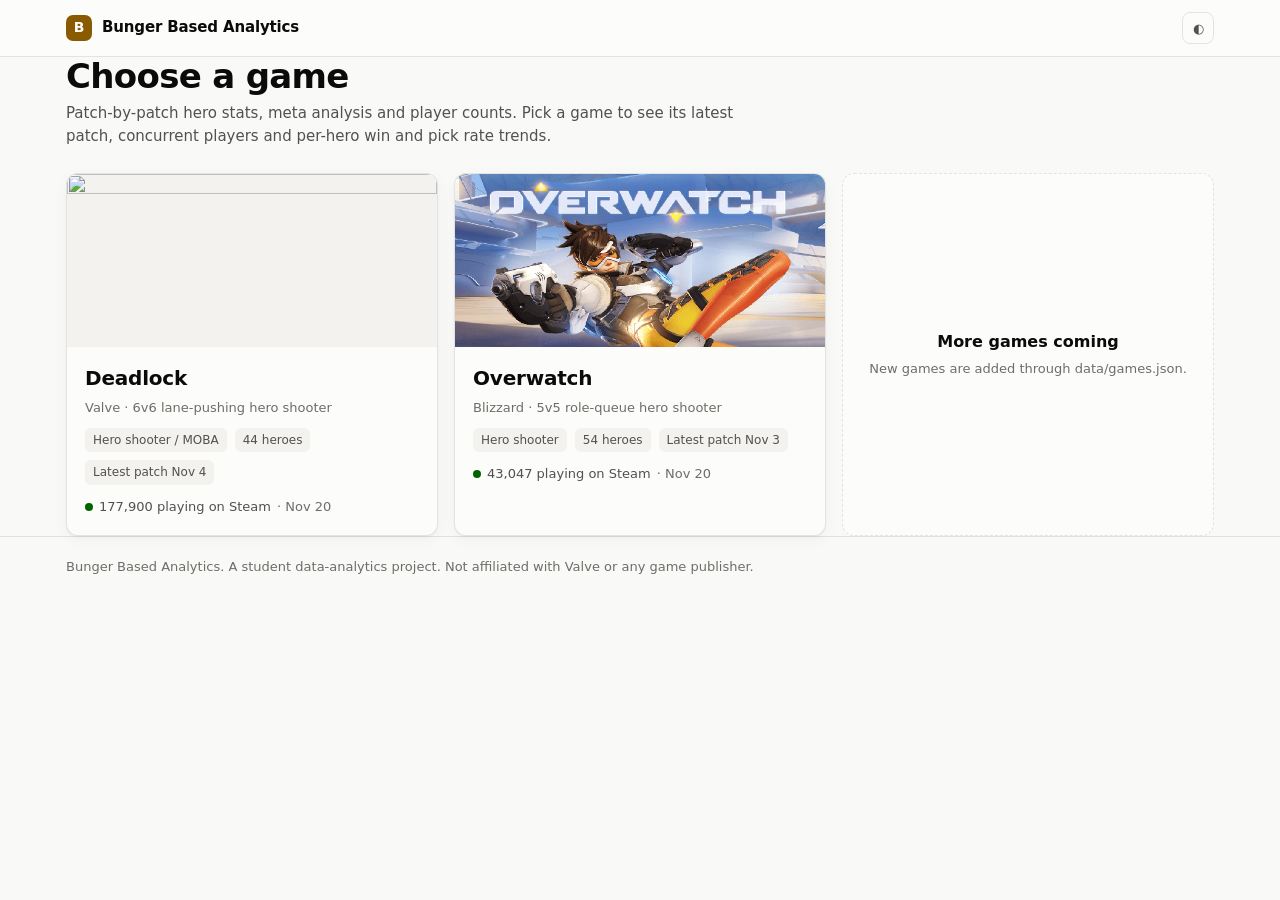
==== index.html @ db4b510d "Per-game themes (Deadlock green, Overwatch orange); new Overwatch cover image" ====
<!doctype html>
<html lang="en">
<head>
  <meta charset="utf-8">
  <meta name="viewport" content="width=device-width, initial-scale=1">
  <title>Bunger Based Analytics</title>
  <meta name="description" content="Track hero win rates, pick rates, patch notes and player counts for hero shooters.">
  <link rel="stylesheet" href="assets/css/style.css?v=5">
</head>
<body>
  <main class="wrap">
    <div class="page-head">
      <div>
        <h1>Choose a game</h1>
        <p class="lede">Patch-by-patch hero stats, meta analysis and player counts. Pick a game to see its latest patch, concurrent players and per-hero win and pick rate trends.</p>
      </div>
    </div>
    <div id="games" class="game-grid" aria-live="polite"></div>
  </main>
  <script src="assets/js/common.js?v=5"></script>
  <script src="assets/js/home.js?v=5"></script>
</body>
</html>
---- assets/css/style.css ----
/* Bunger Based Analytics — shared styles.
   Colors are role tokens; dark values are selected separately (not auto-inverted). */
:root {
  color-scheme: light;
  --page: #f9f9f7;
  --surface-1: #fcfcfb;
  --surface-2: #f3f2ee;
  --text-primary: #0b0b0b;
  --text-secondary: #52514e;
  --text-muted: #6f6d68;
  --grid: #e1e0d9;
  --axis: #c3c2b7;
  --border: rgba(11, 11, 11, 0.10);
  --accent: #8a5a00;            /* UI accent (brass) — never used for data series */
  --accent-soft: rgba(196, 140, 30, 0.14);
  --series-1: #2a78d6;          /* win rate / daily peak */
  --series-2: #eb6834;          /* pick rate / daily average */
  --buff: #006300;
  --nerf: #d03b3b;
  --rework: #6250d6;
  --neutral-mark: #898781;
  --shadow: 0 1px 2px rgba(0,0,0,.04), 0 4px 16px rgba(0,0,0,.04);
  --radius: 12px;
  --font: system-ui, -apple-system, "Segoe UI", sans-serif;
}
@media (prefers-color-scheme: dark) {
  :root:not([data-theme="light"]) {
    color-scheme: dark;
    --page: #0d0d0d;
    --surface-1: #1a1a19;
    --surface-2: #232321;
    --text-primary: #f0efec;
    --text-secondary: #c3c2b7;
    --text-muted: #9a988f;
    --grid: #2c2c2a;
    --axis: #383835;
    --border: rgba(255, 255, 255, 0.10);
    --accent: #e0b25a;
    --accent-soft: rgba(224, 178, 90, 0.14);
    --series-1: #3987e5;
    --series-2: #d95926;
    --buff: #0ca30c;
    --nerf: #e66767;
    --rework: #9085e9;
    --shadow: none;
  }
}
:root[data-theme="dark"] {
  color-scheme: dark;
  --page: #0d0d0d;
  --surface-1: #1a1a19;
  --surface-2: #232321;
  --text-primary: #f0efec;
  --text-secondary: #c3c2b7;
  --text-muted: #9a988f;
  --grid: #2c2c2a;
  --axis: #383835;
  --border: rgba(255, 255, 255, 0.10);
  --accent: #e0b25a;
  --accent-soft: rgba(224, 178, 90, 0.14);
  --series-1: #3987e5;
  --series-2: #d95926;
  --buff: #0ca30c;
  --nerf: #e66767;
  --rework: #9085e9;
  --shadow: none;
}

/* ---------- per-game accent themes (set by <html data-game="…">) ----------
   UI accent only — data series keep the validated chart palette. Light steps are
   darkened so accent text/marks keep contrast on the light surface. */
:root[data-game="deadlock"] { --accent: #3b6b4c; --accent-soft: rgba(59, 107, 76, 0.14); --game-stripe: #4f8a62; }
:root[data-game="overwatch"] { --accent: #b35c00; --accent-soft: rgba(249, 158, 26, 0.18); --game-stripe: #f99e1a; }
@media (prefers-color-scheme: dark) {
  :root[data-game="deadlock"]:not([data-theme="light"]) { --accent: #7fbf91; --accent-soft: rgba(127, 191, 145, 0.16); --game-stripe: #5f9e71; }
  :root[data-game="overwatch"]:not([data-theme="light"]) { --accent: #f99e1a; --accent-soft: rgba(249, 158, 26, 0.16); --game-stripe: #f99e1a; }
}
:root[data-game="deadlock"][data-theme="dark"] { --accent: #7fbf91; --accent-soft: rgba(127, 191, 145, 0.16); --game-stripe: #5f9e71; }
:root[data-game="overwatch"][data-theme="dark"] { --accent: #f99e1a; --accent-soft: rgba(249, 158, 26, 0.16); --game-stripe: #f99e1a; }
:root[data-game] .topbar { box-shadow: inset 0 -3px 0 var(--game-stripe); }
:root[data-game] .page-head h1 { border-left: 4px solid var(--game-stripe); padding-left: 12px; }

* { box-sizing: border-box; }
html { -webkit-text-size-adjust: 100%; }
body {
  margin: 0;
  background: var(--page);
  color: var(--text-primary);
  font: 15px/1.55 var(--font);
}
a { color: inherit; }
img { max-width: 100%; }
.wrap { max-width: 1180px; margin: 0 auto; padding: 0 16px; }

/* ---------- top bar ---------- */
.topbar { border-bottom: 1px solid var(--border); background: var(--surface-1); position: sticky; top: 0; z-index: 20; }
.topbar .wrap { display: flex; align-items: center; gap: 16px; min-height: 56px; flex-wrap: wrap; }
.brand { display: flex; align-items: center; gap: 10px; font-weight: 700; text-decoration: none; letter-spacing: -.01em; }
.brand-mark { width: 26px; height: 26px; border-radius: 7px; background: var(--accent); display: grid; place-items: center; color: var(--surface-1); font-size: 14px; font-weight: 800; }
.crumbs { display: flex; gap: 6px; align-items: center; color: var(--text-muted); font-size: 14px; flex-wrap: wrap; }
.crumbs a { text-decoration: none; color: var(--text-secondary); }
.crumbs a:hover { color: var(--text-primary); }
.spacer { flex: 1; }
.tabs { display: flex; gap: 4px; }
.tabs a { text-decoration: none; padding: 6px 12px; border-radius: 8px; color: var(--text-secondary); font-size: 14px; font-weight: 500; }
.tabs a:hover { background: var(--surface-2); color: var(--text-primary); }
.tabs a[aria-current="page"] { background: var(--accent-soft); color: var(--text-primary); }
.icon-btn { border: 1px solid var(--border); background: transparent; color: var(--text-secondary); border-radius: 8px; height: 32px; width: 32px; cursor: pointer; display: grid; place-items: center; }
.icon-btn:hover { color: var(--text-primary); background: var(--surface-2); }

/* ---------- layout ---------- */
main { padding: 28px 0 64px; }
.page-head { display: flex; gap: 20px; align-items: flex-end; justify-content: space-between; flex-wrap: wrap; margin-bottom: 24px; }
h1 { font-size: clamp(26px, 4vw, 34px); line-height: 1.15; margin: 0 0 6px; letter-spacing: -.02em; }
h2 { font-size: 20px; margin: 0 0 4px; letter-spacing: -.01em; }
h3 { font-size: 16px; margin: 0 0 4px; }
.lede { color: var(--text-secondary); margin: 0; max-width: 70ch; }
.muted { color: var(--text-muted); }
.small { font-size: 13px; }
.section { margin-top: 32px; }
.section-head { display: flex; align-items: baseline; justify-content: space-between; gap: 12px; flex-wrap: wrap; margin-bottom: 12px; }

.card { background: var(--surface-1); border: 1px solid var(--border); border-radius: var(--radius); box-shadow: var(--shadow); padding: 20px; }
.grid-2 { display: grid; grid-template-columns: repeat(auto-fit, minmax(min(100%, 420px), 1fr)); gap: 16px; }

/* ---------- stat tiles ---------- */
.tiles { display: grid; grid-template-columns: repeat(auto-fit, minmax(150px, 1fr)); gap: 12px; margin-bottom: 16px; }
.tile { background: var(--surface-2); border-radius: 10px; padding: 12px 14px; }
.tile-label { font-size: 12px; color: var(--text-muted); text-transform: uppercase; letter-spacing: .04em; font-weight: 600; }
.tile-value { font-size: 24px; font-weight: 700; letter-spacing: -.01em; margin-top: 2px; }
.tile-sub { font-size: 13px; color: var(--text-secondary); }
.delta-up { color: var(--buff); font-weight: 600; }
.delta-down { color: var(--nerf); font-weight: 600; }

/* ---------- controls ---------- */
.controls { display: flex; gap: 12px; flex-wrap: wrap; align-items: center; margin-bottom: 14px; }
.seg { display: inline-flex; background: var(--surface-2); border-radius: 9px; padding: 3px; gap: 2px; flex-wrap: wrap; }
.seg button { border: 0; background: transparent; color: var(--text-secondary); font: 500 13px var(--font); padding: 6px 11px; border-radius: 7px; cursor: pointer; }
.seg button:hover { color: var(--text-primary); }
.seg button[aria-pressed="true"] { background: var(--surface-1); color: var(--text-primary); box-shadow: 0 0 0 1px var(--border); font-weight: 600; }
.check { display: inline-flex; gap: 6px; align-items: center; font-size: 13px; color: var(--text-secondary); cursor: pointer; user-select: none; }
.check input { accent-color: var(--accent); }
input[type="search"], select {
  font: 14px var(--font); color: var(--text-primary); background: var(--surface-1);
  border: 1px solid var(--border); border-radius: 8px; padding: 7px 10px; min-height: 34px;
}
input[type="search"] { min-width: 0; width: 220px; max-width: 100%; }
button:focus-visible, a:focus-visible, input:focus-visible, select:focus-visible { outline: 2px solid var(--accent); outline-offset: 2px; }

/* ---------- charts ---------- */
.chart-box { position: relative; height: 340px; }
.chart-box.tall { height: 460px; }
.chart-box canvas { display: block; }
.chart-empty { position: absolute; inset: 0; display: grid; place-items: center; text-align: center; color: var(--text-muted); padding: 24px; }
.legend { display: flex; gap: 16px; flex-wrap: wrap; font-size: 13px; color: var(--text-secondary); margin: 4px 0 10px; }
.legend span { display: inline-flex; align-items: center; gap: 6px; }
.key-line { width: 16px; height: 2px; border-radius: 2px; display: inline-block; }
.key-flag { width: 10px; height: 10px; border-radius: 2px; display: inline-block; }
.source { font-size: 12px; color: var(--text-muted); margin-top: 10px; }
.source a { color: var(--text-secondary); }

.tooltip {
  position: absolute; pointer-events: none; z-index: 10; min-width: 160px; max-width: 300px;
  background: var(--surface-1); border: 1px solid var(--border); border-radius: 10px;
  box-shadow: 0 6px 24px rgba(0,0,0,.18); padding: 10px 12px; font-size: 13px; opacity: 0; transition: opacity .1s;
}
.tooltip.show { opacity: 1; }
.tooltip .tt-date { color: var(--text-muted); font-size: 12px; margin-bottom: 6px; }
.tooltip .tt-row { display: flex; align-items: center; gap: 8px; margin: 2px 0; }
.tooltip .tt-row strong { font-size: 15px; }
.tooltip .tt-row .muted { margin-left: auto; padding-left: 8px; }
.tooltip .tt-patch { border-top: 1px solid var(--border); margin-top: 8px; padding-top: 6px; }

/* ---------- badges ---------- */
.badge { display: inline-flex; align-items: center; gap: 4px; font-size: 12px; font-weight: 600; padding: 2px 8px; border-radius: 999px; border: 1px solid currentColor; white-space: nowrap; }
.badge.buff { color: var(--buff); }
.badge.nerf { color: var(--nerf); }
.badge.rework, .badge.new { color: var(--rework); }
.badge.adjustment, .badge.patch { color: var(--text-secondary); }

/* ---------- home ---------- */
.game-grid { display: grid; grid-template-columns: repeat(auto-fill, minmax(min(100%, 300px), 1fr)); gap: 16px; }
.game-card { display: flex; flex-direction: column; text-decoration: none; overflow: hidden; padding: 0; transition: transform .12s, box-shadow .12s; }
.game-card:hover { transform: translateY(-2px); box-shadow: 0 8px 28px rgba(0,0,0,.14); }
.game-card img { aspect-ratio: 460 / 215; object-fit: cover; width: 100%; background: var(--surface-2); }
.game-card .body { padding: 16px 18px 18px; }
.game-card .meta { display: flex; gap: 8px; flex-wrap: wrap; margin-top: 10px; }
.chip { font-size: 12px; background: var(--surface-2); color: var(--text-secondary); padding: 3px 8px; border-radius: 6px; }
.game-card .live { display: flex; gap: 6px; align-items: center; margin-top: 12px; font-size: 13px; color: var(--text-secondary); }
.dot { width: 8px; height: 8px; border-radius: 50%; background: var(--buff); display: inline-block; }

/* ---------- patch notes ---------- */
.patch-summary p { margin: 0 0 10px; }
.change-list { display: grid; grid-template-columns: repeat(auto-fill, minmax(min(100%, 340px), 1fr)); gap: 12px; }
.change { background: var(--surface-1); border: 1px solid var(--border); border-radius: var(--radius); padding: 16px; display: flex; flex-direction: column; gap: 8px; }
.change-head { display: flex; align-items: center; gap: 10px; }
.change-head img { width: 40px; height: 40px; border-radius: 8px; object-fit: cover; background: var(--surface-2); }
.change-head a { font-weight: 700; text-decoration: none; }
.change-head a:hover { text-decoration: underline; }
.change-head .badge { margin-left: auto; }
.change ul { margin: 0; padding-left: 18px; color: var(--text-secondary); font-size: 14px; }
.change ul li { margin: 2px 0; }
.impact { font-size: 14px; }
.impact b { display: block; font-size: 12px; text-transform: uppercase; letter-spacing: .04em; color: var(--text-muted); margin-bottom: 2px; }
.patch-list { list-style: none; padding: 0; margin: 0; }
.patch-list li { display: flex; gap: 12px; padding: 10px 0; border-top: 1px solid var(--border); align-items: baseline; flex-wrap: wrap; }
.patch-list li:first-child { border-top: 0; }
.patch-list .date { font-variant-numeric: tabular-nums; color: var(--text-muted); font-size: 13px; min-width: 92px; }

/* ---------- heroes ---------- */
.hero-detail { display: grid; grid-template-columns: 1fr; gap: 16px; }
.hero-title { display: flex; gap: 16px; align-items: center; margin-bottom: 14px; }
.hero-title img { width: 72px; height: 72px; border-radius: 12px; object-fit: cover; background: var(--surface-2); }
.hero-title p { margin: 0; }
.hero-grid { display: grid; grid-template-columns: repeat(auto-fill, minmax(150px, 1fr)); gap: 10px; }
.hero-btn {
  display: flex; flex-direction: column; align-items: stretch; gap: 6px; text-align: left; cursor: pointer;
  background: var(--surface-1); border: 1px solid var(--border); border-radius: 10px; padding: 10px; color: inherit; font: inherit;
  transition: border-color .1s, transform .1s;
}
.hero-btn:hover { border-color: var(--accent); transform: translateY(-1px); }
.hero-btn[aria-pressed="true"] { border-color: var(--accent); box-shadow: 0 0 0 2px var(--accent-soft); }
.hero-btn .top { display: flex; align-items: center; gap: 8px; }
.hero-btn img { width: 36px; height: 36px; border-radius: 8px; object-fit: cover; background: var(--surface-2); flex: none; }
.hero-btn .name { font-weight: 600; font-size: 14px; line-height: 1.2; }
.hero-btn .role { font-size: 12px; color: var(--text-muted); }
.hero-btn .nums { display: flex; justify-content: space-between; font-size: 12px; color: var(--text-secondary); font-variant-numeric: tabular-nums; }
.hero-btn .nums b { color: var(--text-primary); font-size: 13px; }

.table-wrap { overflow-x: auto; }
table { border-collapse: collapse; width: 100%; font-size: 14px; }
th, td { text-align: left; padding: 8px 10px; border-bottom: 1px solid var(--border); vertical-align: top; }
th { font-size: 12px; color: var(--text-muted); text-transform: uppercase; letter-spacing: .04em; font-weight: 600; }
td.num, th.num { text-align: right; font-variant-numeric: tabular-nums; white-space: nowrap; }
details summary { cursor: pointer; color: var(--text-secondary); font-size: 14px; }

/* ---------- tiers (ordinal, diverging around 50% win rate: blue = strong, red = weak) ---------- */
.tier-badge {
  display: inline-grid; place-items: center; width: 26px; height: 26px; border-radius: 7px;
  font-weight: 800; font-size: 14px; flex: none; color: #ffffff;
}
.tier-S { background: #184f95; }
.tier-A { background: #2a78d6; }
.tier-B { background: #86b6ef; color: #0b0b0b; }
.tier-C { background: #f2b0ae; color: #0b0b0b; }
.tier-D { background: #e34948; }
.tier-F { background: #9e2a2a; }
.tier-row { display: grid; grid-template-columns: 92px 1fr; border-top: 1px solid var(--border); }
.tier-row:first-child { border-top: 0; }
.tier-label { display: flex; flex-direction: column; align-items: center; justify-content: center; gap: 4px; padding: 14px 8px; text-align: center; }
.tier-label .tier-badge { width: 48px; height: 48px; font-size: 26px; border-radius: 10px; }
.tier-label .small { line-height: 1.2; }
.tier-heroes { display: grid; grid-template-columns: repeat(auto-fill, minmax(150px, 1fr)); gap: 8px; padding: 12px; align-content: start; }
.tier-heroes .empty { color: var(--text-muted); font-size: 13px; align-self: center; }

/* ---------- matchups & builds ---------- */
.match-list { list-style: none; margin: 0; padding: 0; }
.match-list li { display: grid; grid-template-columns: 32px 1fr auto; gap: 10px; align-items: center; padding: 7px 0; border-top: 1px solid var(--border); }
.match-list li:first-child { border-top: 0; }
.match-list img { width: 32px; height: 32px; border-radius: 7px; object-fit: cover; background: var(--surface-2); }
.match-list a { font-weight: 600; text-decoration: none; }
.match-list a:hover { text-decoration: underline; }
.match-list .num { text-align: right; font-variant-numeric: tabular-nums; font-size: 13px; color: var(--text-secondary); }
.match-list .num b { color: var(--text-primary); font-size: 14px; }
.phase-grid { display: grid; grid-template-columns: repeat(auto-fit, minmax(min(100%, 240px), 1fr)); gap: 12px; }
.phase { background: var(--surface-2); border-radius: 10px; padding: 12px; }
.phase h4 { margin: 0 0 8px; font-size: 13px; text-transform: uppercase; letter-spacing: .04em; color: var(--text-muted); }
.item-row { display: grid; grid-template-columns: 30px 1fr auto; gap: 8px; align-items: center; padding: 4px 0; font-size: 13px; }
.item-row .num { text-align: right; font-variant-numeric: tabular-nums; color: var(--text-secondary); white-space: nowrap; }
.item-icon { width: 30px; height: 30px; border-radius: 6px; object-fit: contain; background: var(--surface-1); border: 1px solid var(--border); }
.item-icon.slot-weapon { border-color: #c97a1e; }
.item-icon.slot-vitality { border-color: #4f9a3a; }
.item-icon.slot-spirit { border-color: #8a5fd1; }
.build { border: 1px solid var(--border); border-radius: 10px; padding: 14px; }
.build + .build { margin-top: 10px; }
.build-head { display: flex; gap: 12px; align-items: baseline; flex-wrap: wrap; margin-bottom: 8px; }
.build-head strong { font-size: 15px; }
.build-cats { display: grid; gap: 8px; }
.build-cat { display: grid; grid-template-columns: 130px 1fr; gap: 10px; align-items: start; }
.build-cat > span { font-size: 12px; color: var(--text-muted); padding-top: 6px; overflow-wrap: anywhere; }
.build-cat .icons { display: flex; flex-wrap: wrap; gap: 4px; }
/* team comps */
.comp-hero { display: inline-flex; align-items: center; gap: 6px; padding: 3px 9px 3px 3px; border-radius: 999px; border: 1px solid var(--border);
  background: var(--surface-2); font-size: 13px; text-decoration: none; color: var(--text-secondary); }
.comp-hero img { width: 24px; height: 24px; border-radius: 50%; object-fit: cover; background: var(--surface-1); }
.comp-hero:hover { color: var(--text-primary); border-color: var(--accent); }
.comp-hero.is-core { border: 2px solid var(--text-secondary); color: var(--text-primary); font-weight: 600; }
.comp-hero.is-current { background: var(--accent-soft); border-color: var(--accent); color: var(--text-primary); }
.comp-notes { display: grid; grid-template-columns: repeat(auto-fit, minmax(min(100%, 220px), 1fr)); gap: 10px; margin-top: 10px; }
/* perks */
.perk + .perk { margin-top: 12px; padding-top: 12px; border-top: 1px solid var(--border); }
.perk-head { display: grid; grid-template-columns: 30px 1fr auto; gap: 8px; align-items: center; }
.perk-share { font-size: 18px; font-weight: 700; font-variant-numeric: tabular-nums; }
.share-bar { height: 6px; border-radius: 3px; background: var(--surface-1); margin: 6px 0 4px; overflow: hidden; }
.share-bar span { display: block; height: 100%; border-radius: 3px; background: var(--series-1); }
.perk p { margin: 2px 0 0; }

@media (max-width: 640px) { .build-cat { grid-template-columns: 1fr; gap: 4px; } .tier-row { grid-template-columns: 64px 1fr; } }

.notice { background: var(--accent-soft); border-radius: 10px; padding: 12px 14px; font-size: 14px; color: var(--text-secondary); }
.notice code { font-size: 13px; }
footer { border-top: 1px solid var(--border); padding: 20px 0 40px; color: var(--text-muted); font-size: 13px; }

@media (max-width: 640px) {
  .chart-box { height: 280px; }
  .chart-box.tall { height: 400px; }
  .card { padding: 16px; }
  .topbar { position: static; }
  .topbar .wrap { gap: 8px 12px; padding-top: 8px; padding-bottom: 8px; }
  .tabs { width: 100%; order: 5; }
  .tiles { grid-template-columns: repeat(2, minmax(0, 1fr)); gap: 8px; }
  .tile-value { font-size: 20px; }
}
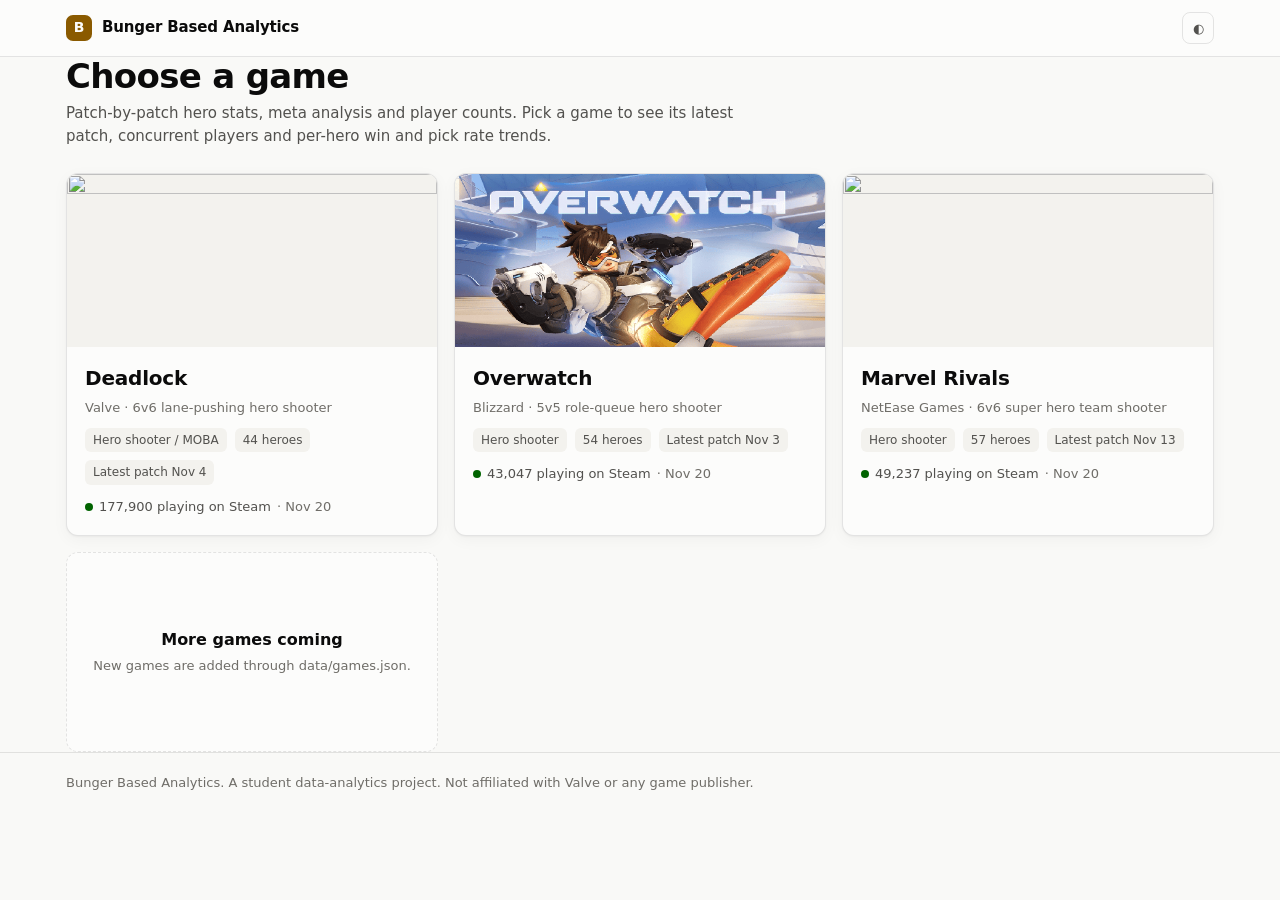
==== commit 9a541a3a: "Add Marvel Rivals: patch & players, heroes (team comps, team-up loadout usage), tier list; yellow th" ====
--- a/index.html
+++ b/index.html
@@ -5,7 +5,8 @@
   <meta name="viewport" content="width=device-width, initial-scale=1">
   <title>Bunger Based Analytics</title>
   <meta name="description" content="Track hero win rates, pick rates, patch notes and player counts for hero shooters.">
-  <link rel="stylesheet" href="assets/css/style.css?v=5">
+  <link rel="icon" type="image/svg+xml" href="assets/img/favicon.svg">
+  <link rel="stylesheet" href="assets/css/style.css?v=7">
 </head>
 <body>
   <main class="wrap">
@@ -17,7 +18,7 @@
     </div>
     <div id="games" class="game-grid" aria-live="polite"></div>
   </main>
-  <script src="assets/js/common.js?v=5"></script>
-  <script src="assets/js/home.js?v=5"></script>
+  <script src="assets/js/common.js?v=7"></script>
+  <script src="assets/js/home.js?v=7"></script>
 </body>
 </html>
--- a/assets/css/style.css
+++ b/assets/css/style.css
@@ -71,12 +71,15 @@
    darkened so accent text/marks keep contrast on the light surface. */
 :root[data-game="deadlock"] { --accent: #3b6b4c; --accent-soft: rgba(59, 107, 76, 0.14); --game-stripe: #4f8a62; }
 :root[data-game="overwatch"] { --accent: #b35c00; --accent-soft: rgba(249, 158, 26, 0.18); --game-stripe: #f99e1a; }
+:root[data-game="marvel-rivals"] { --accent: #876a00; --accent-soft: rgba(245, 196, 0, 0.2); --game-stripe: #f5c400; }
 @media (prefers-color-scheme: dark) {
+  :root[data-game="marvel-rivals"]:not([data-theme="light"]) { --accent: #f5c400; --accent-soft: rgba(245, 196, 0, 0.16); --game-stripe: #f5c400; }
   :root[data-game="deadlock"]:not([data-theme="light"]) { --accent: #7fbf91; --accent-soft: rgba(127, 191, 145, 0.16); --game-stripe: #5f9e71; }
   :root[data-game="overwatch"]:not([data-theme="light"]) { --accent: #f99e1a; --accent-soft: rgba(249, 158, 26, 0.16); --game-stripe: #f99e1a; }
 }
 :root[data-game="deadlock"][data-theme="dark"] { --accent: #7fbf91; --accent-soft: rgba(127, 191, 145, 0.16); --game-stripe: #5f9e71; }
 :root[data-game="overwatch"][data-theme="dark"] { --accent: #f99e1a; --accent-soft: rgba(249, 158, 26, 0.16); --game-stripe: #f99e1a; }
+:root[data-game="marvel-rivals"][data-theme="dark"] { --accent: #f5c400; --accent-soft: rgba(245, 196, 0, 0.16); --game-stripe: #f5c400; }
 :root[data-game] .topbar { box-shadow: inset 0 -3px 0 var(--game-stripe); }
 :root[data-game] .page-head h1 { border-left: 4px solid var(--game-stripe); padding-left: 12px; }
 
@@ -294,6 +297,10 @@
 .share-bar { height: 6px; border-radius: 3px; background: var(--surface-1); margin: 6px 0 4px; overflow: hidden; }
 .share-bar span { display: block; height: 100%; border-radius: 3px; background: var(--series-1); }
 .perk p { margin: 2px 0 0; }
+/* team-up loadouts */
+.teamup-rank { width: 26px; height: 26px; border-radius: 50%; display: grid; place-items: center; font-weight: 700; font-size: 13px;
+  background: var(--accent-soft); color: var(--text-primary); }
+.teamup .comp-hero { margin-top: 3px; }
 
 @media (max-width: 640px) { .build-cat { grid-template-columns: 1fr; gap: 4px; } .tier-row { grid-template-columns: 64px 1fr; } }
 
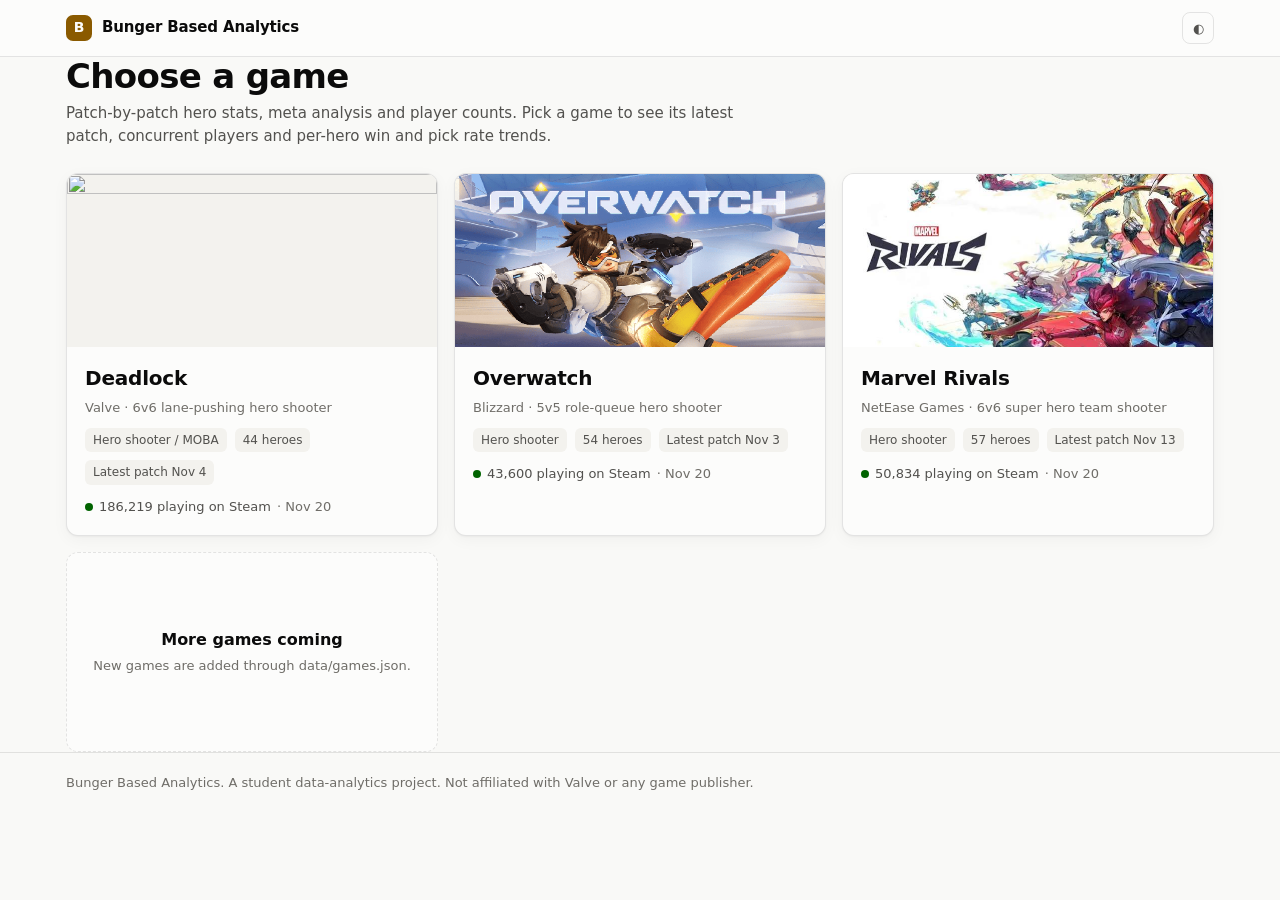
==== commit fe6a5493: "Add Deadlock patch impact analysis: DiD + placebo noise baseline + BH correction; notebook and site " ====
--- a/index.html
+++ b/index.html
@@ -6,7 +6,7 @@
   <title>Bunger Based Analytics</title>
   <meta name="description" content="Track hero win rates, pick rates, patch notes and player counts for hero shooters.">
   <link rel="icon" type="image/svg+xml" href="assets/img/favicon.svg">
-  <link rel="stylesheet" href="assets/css/style.css?v=7">
+  <link rel="stylesheet" href="assets/css/style.css?v=8">
 </head>
 <body>
   <main class="wrap">
@@ -18,7 +18,7 @@
     </div>
     <div id="games" class="game-grid" aria-live="polite"></div>
   </main>
-  <script src="assets/js/common.js?v=7"></script>
-  <script src="assets/js/home.js?v=7"></script>
+  <script src="assets/js/common.js?v=8"></script>
+  <script src="assets/js/home.js?v=8"></script>
 </body>
 </html>
--- a/assets/css/style.css
+++ b/assets/css/style.css
@@ -304,6 +304,12 @@
 
 @media (max-width: 640px) { .build-cat { grid-template-columns: 1fr; gap: 4px; } .tier-row { grid-template-columns: 64px 1fr; } }
 
+/* analysis page */
+.findings { margin: 8px 0 0; padding-left: 20px; }
+.findings li { margin: 6px 0; max-width: 90ch; }
+.method ol { padding-left: 20px; }
+.method li { margin: 6px 0; max-width: 95ch; }
+
 .notice { background: var(--accent-soft); border-radius: 10px; padding: 12px 14px; font-size: 14px; color: var(--text-secondary); }
 .notice code { font-size: 13px; }
 footer { border-top: 1px solid var(--border); padding: 20px 0 40px; color: var(--text-muted); font-size: 13px; }
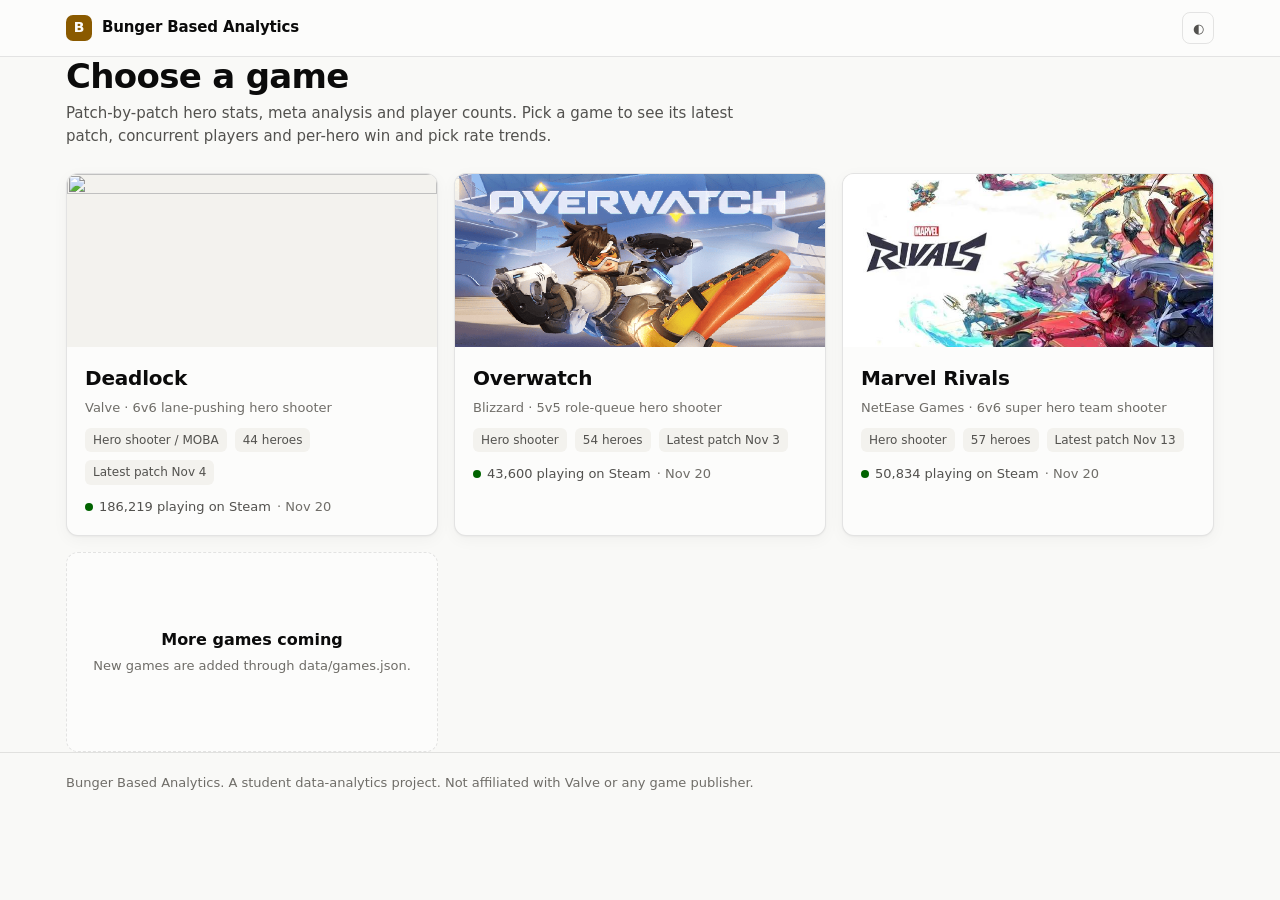
==== commit 57862d04: "Add Hypotheses tab for every game (Markdown files, edit on GitHub)" ====
--- a/index.html
+++ b/index.html
@@ -6,7 +6,7 @@
   <title>Bunger Based Analytics</title>
   <meta name="description" content="Track hero win rates, pick rates, patch notes and player counts for hero shooters.">
   <link rel="icon" type="image/svg+xml" href="assets/img/favicon.svg">
-  <link rel="stylesheet" href="assets/css/style.css?v=8">
+  <link rel="stylesheet" href="assets/css/style.css?v=9">
 </head>
 <body>
   <main class="wrap">
@@ -18,7 +18,7 @@
     </div>
     <div id="games" class="game-grid" aria-live="polite"></div>
   </main>
-  <script src="assets/js/common.js?v=8"></script>
-  <script src="assets/js/home.js?v=8"></script>
+  <script src="assets/js/common.js?v=9"></script>
+  <script src="assets/js/home.js?v=9"></script>
 </body>
 </html>
--- a/assets/css/style.css
+++ b/assets/css/style.css
@@ -310,6 +310,27 @@
 .method ol { padding-left: 20px; }
 .method li { margin: 6px 0; max-width: 95ch; }
 
+/* hypotheses */
+.head-actions { display: flex; flex-direction: column; align-items: flex-end; gap: 6px; }
+.button { display: inline-flex; align-items: center; gap: 6px; padding: 8px 14px; border-radius: 8px; font-weight: 600; font-size: 14px;
+  text-decoration: none; background: var(--accent); color: var(--surface-1); }
+.button:hover { filter: brightness(1.08); }
+.hypo-list { display: grid; gap: 14px; }
+.hypo { border-left: 4px solid var(--neutral-mark); }
+.hypo.status-supported { border-left-color: var(--buff); }
+.hypo.status-refuted { border-left-color: var(--nerf); }
+.hypo.status-testing { border-left-color: var(--rework); }
+.hypo-head { display: flex; gap: 12px; align-items: flex-start; justify-content: space-between; }
+.hypo-head h2 { font-size: 18px; }
+.hypo-meta { display: flex; flex-wrap: wrap; gap: 4px 16px; margin: 4px 0 10px; }
+.hypo-meta b { color: var(--text-secondary); font-weight: 600; }
+.hypo-heroes { display: flex; flex-wrap: wrap; gap: 6px; margin-bottom: 10px; }
+.hypo-body p { margin: 0 0 10px; max-width: 85ch; }
+.hypo-body ul { margin: 0 0 10px; padding-left: 20px; }
+.empty-state { text-align: center; padding: 40px 20px; }
+.empty-state p { max-width: 60ch; margin: 8px auto 16px; }
+@media (max-width: 640px) { .head-actions { align-items: flex-start; } .hypo-head { flex-direction: column; } }
+
 .notice { background: var(--accent-soft); border-radius: 10px; padding: 12px 14px; font-size: 14px; color: var(--text-secondary); }
 .notice code { font-size: 13px; }
 footer { border-top: 1px solid var(--border); padding: 20px 0 40px; color: var(--text-muted); font-size: 13px; }
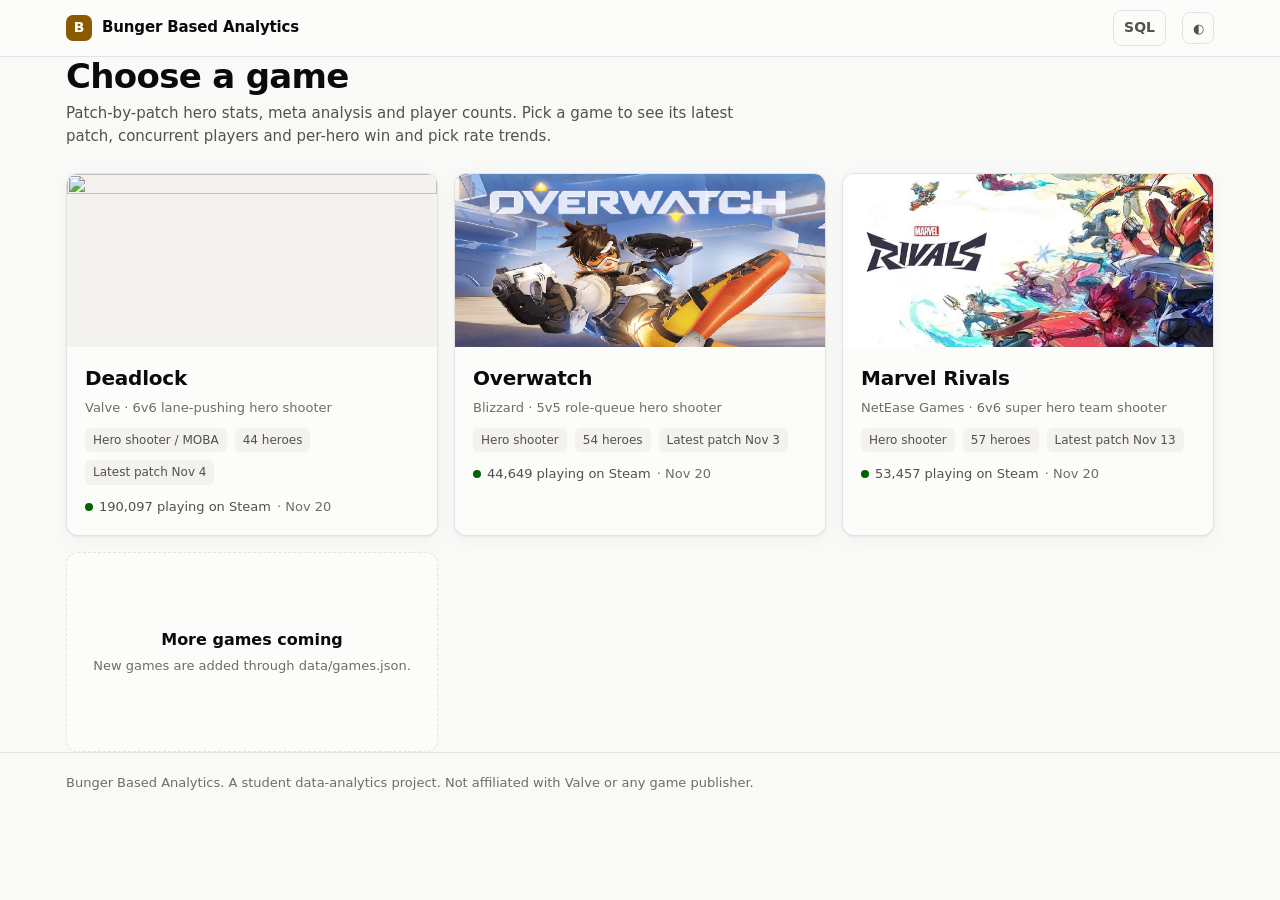
==== commit d34ecd1d: "Add SQL analysis layer: DuckDB warehouse, 10 documented queries, SQL page, CSV exports" ====
--- a/index.html
+++ b/index.html
@@ -6,7 +6,7 @@
   <title>Bunger Based Analytics</title>
   <meta name="description" content="Track hero win rates, pick rates, patch notes and player counts for hero shooters.">
   <link rel="icon" type="image/svg+xml" href="assets/img/favicon.svg">
-  <link rel="stylesheet" href="assets/css/style.css?v=9">
+  <link rel="stylesheet" href="assets/css/style.css?v=10">
 </head>
 <body>
   <main class="wrap">
@@ -18,7 +18,7 @@
     </div>
     <div id="games" class="game-grid" aria-live="polite"></div>
   </main>
-  <script src="assets/js/common.js?v=9"></script>
-  <script src="assets/js/home.js?v=9"></script>
+  <script src="assets/js/common.js?v=10"></script>
+  <script src="assets/js/home.js?v=10"></script>
 </body>
 </html>
--- a/assets/css/style.css
+++ b/assets/css/style.css
@@ -331,6 +331,35 @@
 .empty-state p { max-width: 60ch; margin: 8px auto 16px; }
 @media (max-width: 640px) { .head-actions { align-items: flex-start; } .hypo-head { flex-direction: column; } }
 
+/* SQL page */
+.nav-link { text-decoration: none; padding: 6px 10px; border-radius: 8px; color: var(--text-secondary); font-size: 14px; font-weight: 600;
+  border: 1px solid var(--border); }
+.nav-link:hover, .nav-link[aria-current="page"] { color: var(--text-primary); background: var(--accent-soft); }
+.schema { display: flex; flex-wrap: wrap; gap: 6px; }
+.schema code { font-size: 12px; color: var(--text-primary); }
+.toc ol { margin: 6px 0 0; padding-left: 22px; columns: 2 300px; }
+.toc li { margin: 4px 0; break-inside: avoid; }
+.sql-card { scroll-margin-top: 70px; }
+.sql-head { display: flex; gap: 12px; align-items: flex-start; }
+.sql-head .teamup-rank { margin-top: 2px; flex: none; }
+.tags { display: flex; flex-wrap: wrap; gap: 6px; margin: 10px 0; }
+.takeaway { background: var(--accent-soft); border-radius: 8px; padding: 10px 12px; margin: 10px 0; font-size: 14px; }
+.sql-details { margin: 10px 0; }
+.sql-details summary { font-weight: 600; color: var(--text-primary); }
+.code-wrap { position: relative; margin-top: 8px; }
+pre.sql { background: var(--surface-2); border-radius: 8px; padding: 14px; overflow-x: auto; font-size: 13px; line-height: 1.5; margin: 0;
+  font-family: ui-monospace, "Cascadia Code", Consolas, monospace; }
+pre.sql .k { color: var(--series-1); font-weight: 600; }
+pre.sql .s { color: var(--buff); }
+pre.sql .n { color: var(--rework); }
+pre.sql .c { color: var(--text-muted); font-style: italic; }
+.copy-btn { position: absolute; top: 8px; right: 8px; font: 600 12px var(--font); padding: 4px 10px; border-radius: 6px; cursor: pointer;
+  border: 1px solid var(--border); background: var(--surface-1); color: var(--text-secondary); }
+.copy-btn:hover { color: var(--text-primary); }
+table.sql-result { font-size: 13px; }
+table.sql-result th { text-transform: none; letter-spacing: 0; font-family: ui-monospace, Consolas, monospace; font-size: 12px; }
+.linkish { background: none; border: 0; color: var(--accent); font: 600 13px var(--font); cursor: pointer; padding: 6px 0; }
+
 .notice { background: var(--accent-soft); border-radius: 10px; padding: 12px 14px; font-size: 14px; color: var(--text-secondary); }
 .notice code { font-size: 13px; }
 footer { border-top: 1px solid var(--border); padding: 20px 0 40px; color: var(--text-muted); font-size: 13px; }
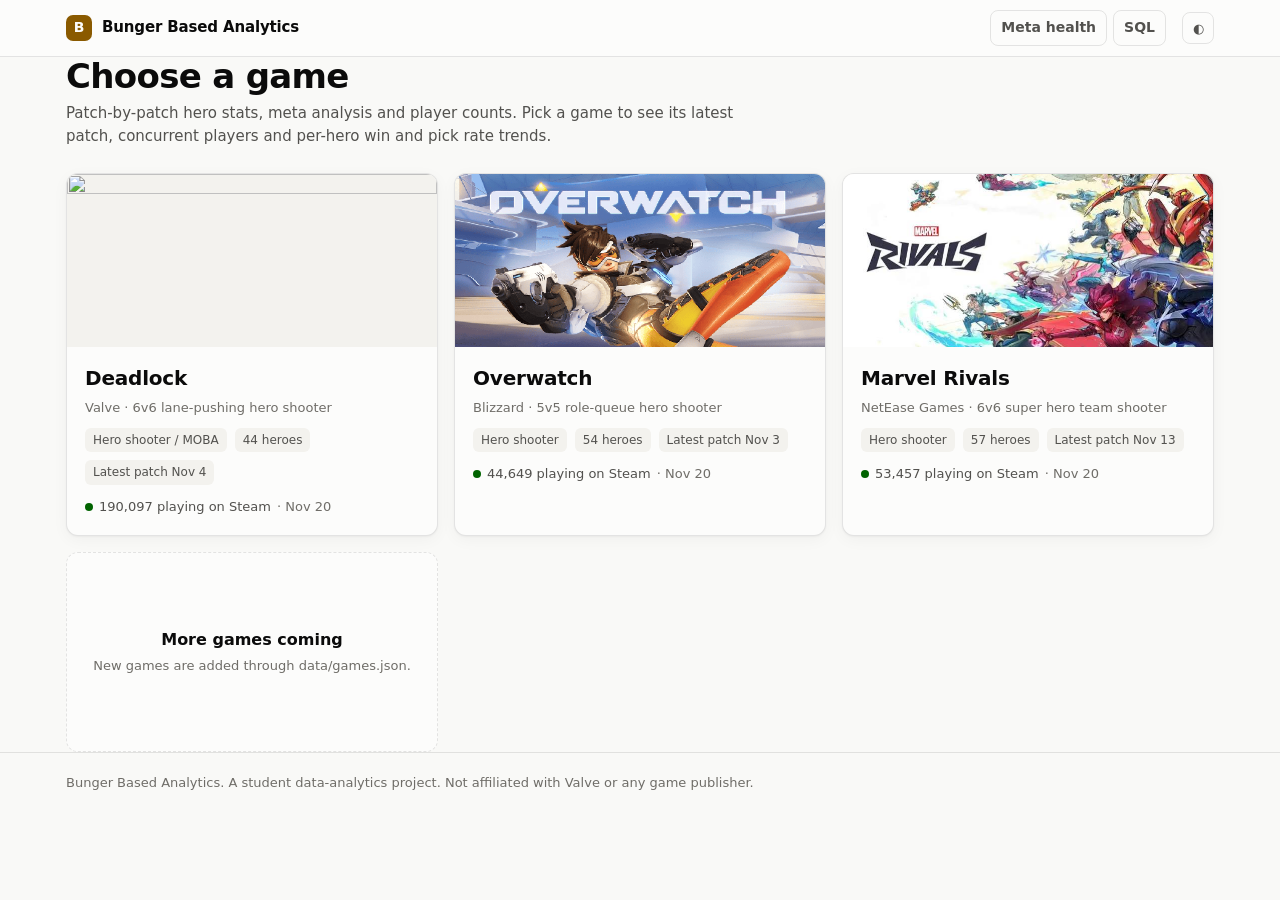
==== commit 73fc0530: "Add Meta health: score (diversity, viable roster, fairness) for all games, patch test, new page" ====
--- a/index.html
+++ b/index.html
@@ -6,7 +6,7 @@
   <title>Bunger Based Analytics</title>
   <meta name="description" content="Track hero win rates, pick rates, patch notes and player counts for hero shooters.">
   <link rel="icon" type="image/svg+xml" href="assets/img/favicon.svg">
-  <link rel="stylesheet" href="assets/css/style.css?v=10">
+  <link rel="stylesheet" href="assets/css/style.css?v=11">
 </head>
 <body>
   <main class="wrap">
@@ -18,7 +18,7 @@
     </div>
     <div id="games" class="game-grid" aria-live="polite"></div>
   </main>
-  <script src="assets/js/common.js?v=10"></script>
-  <script src="assets/js/home.js?v=10"></script>
+  <script src="assets/js/common.js?v=11"></script>
+  <script src="assets/js/home.js?v=11"></script>
 </body>
 </html>
--- a/assets/css/style.css
+++ b/assets/css/style.css
@@ -15,6 +15,7 @@
   --accent-soft: rgba(196, 140, 30, 0.14);
   --series-1: #2a78d6;          /* win rate / daily peak */
   --series-2: #eb6834;          /* pick rate / daily average */
+  --series-3: #1baf7a;          /* third categorical slot (aqua) */
   --buff: #006300;
   --nerf: #d03b3b;
   --rework: #6250d6;
@@ -39,6 +40,7 @@
     --accent-soft: rgba(224, 178, 90, 0.14);
     --series-1: #3987e5;
     --series-2: #d95926;
+    --series-3: #199e70;
     --buff: #0ca30c;
     --nerf: #e66767;
     --rework: #9085e9;
@@ -60,6 +62,7 @@
   --accent-soft: rgba(224, 178, 90, 0.14);
   --series-1: #3987e5;
   --series-2: #d95926;
+  --series-3: #199e70;
   --buff: #0ca30c;
   --nerf: #e66767;
   --rework: #9085e9;
@@ -331,6 +334,19 @@
 .empty-state p { max-width: 60ch; margin: 8px auto 16px; }
 @media (max-width: 640px) { .head-actions { align-items: flex-start; } .hypo-head { flex-direction: column; } }
 
+/* meta health page */
+.site-links { display: inline-flex; gap: 6px; }
+.score-grid { display: grid; grid-template-columns: repeat(auto-fit, minmax(min(100%, 280px), 1fr)); gap: 16px; }
+.scorecard { text-decoration: none; border-top: 4px solid var(--game-line); display: flex; flex-direction: column; gap: 8px; }
+.scorecard:hover { box-shadow: 0 6px 24px rgba(0,0,0,.12); }
+.scorecard-head { display: flex; justify-content: space-between; align-items: center; gap: 8px; }
+.score-big span { font-size: 44px; font-weight: 800; letter-spacing: -.02em; line-height: 1; }
+.score-big small { font-size: 16px; color: var(--text-muted); margin-left: 2px; }
+.comp-bars { display: grid; gap: 6px; margin: 4px 0; }
+.comp-bar { display: grid; grid-template-columns: 96px 1fr 40px; gap: 8px; align-items: center; }
+.comp-bar .share-bar { margin: 0; }
+.comp-bar b { text-align: right; font-variant-numeric: tabular-nums; }
+
 /* SQL page */
 .nav-link { text-decoration: none; padding: 6px 10px; border-radius: 8px; color: var(--text-secondary); font-size: 14px; font-weight: 600;
   border: 1px solid var(--border); }
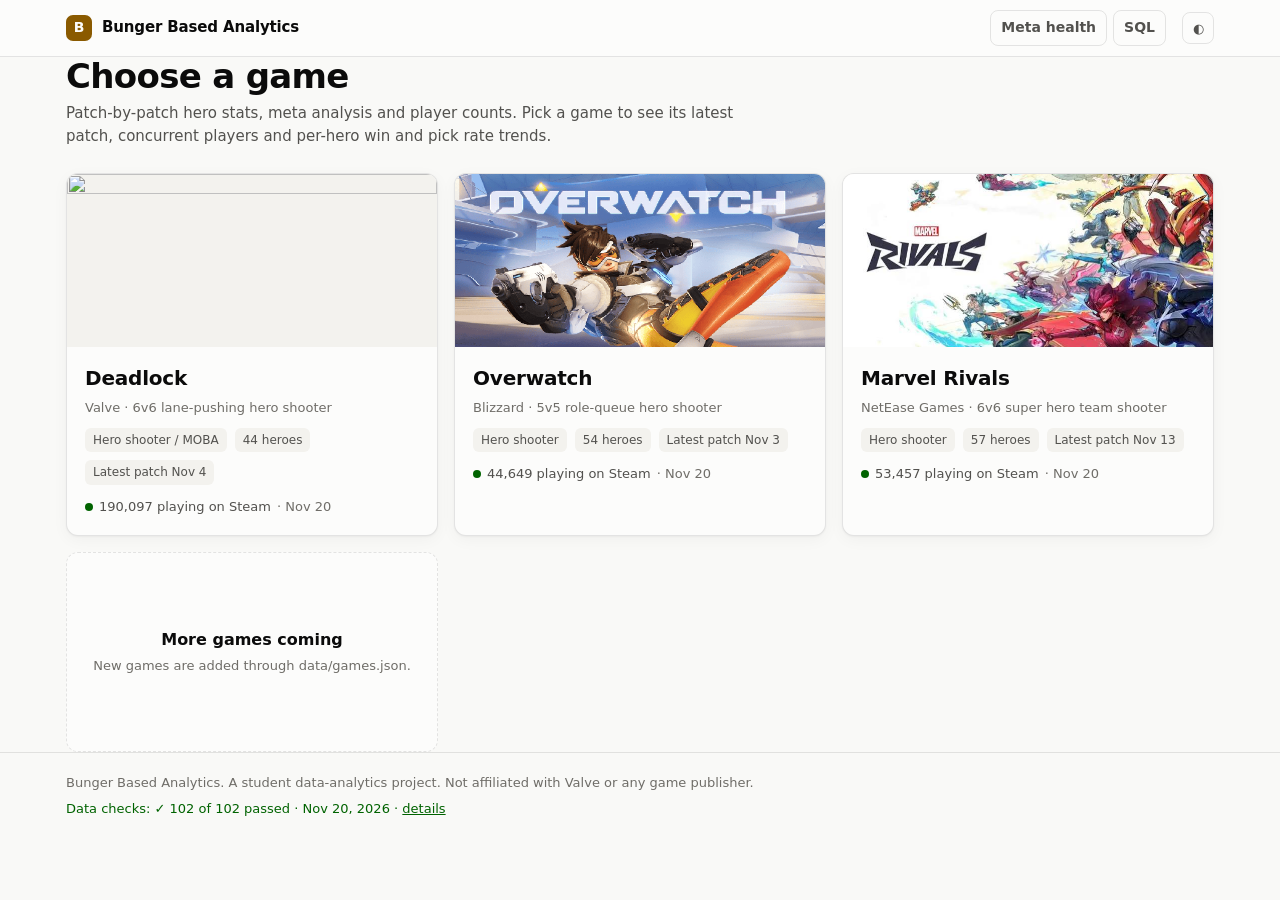
==== commit 56706718: "Stress test: daily data validation (102 invariant checks) + footer status; friendly error pages; mob" ====
--- a/index.html
+++ b/index.html
@@ -6,7 +6,7 @@
   <title>Bunger Based Analytics</title>
   <meta name="description" content="Track hero win rates, pick rates, patch notes and player counts for hero shooters.">
   <link rel="icon" type="image/svg+xml" href="assets/img/favicon.svg">
-  <link rel="stylesheet" href="assets/css/style.css?v=11">
+  <link rel="stylesheet" href="assets/css/style.css?v=13">
 </head>
 <body>
   <main class="wrap">
@@ -18,7 +18,7 @@
     </div>
     <div id="games" class="game-grid" aria-live="polite"></div>
   </main>
-  <script src="assets/js/common.js?v=11"></script>
-  <script src="assets/js/home.js?v=11"></script>
+  <script src="assets/js/common.js?v=13"></script>
+  <script src="assets/js/home.js?v=13"></script>
 </body>
 </html>
--- a/assets/css/style.css
+++ b/assets/css/style.css
@@ -107,7 +107,7 @@
 .crumbs a { text-decoration: none; color: var(--text-secondary); }
 .crumbs a:hover { color: var(--text-primary); }
 .spacer { flex: 1; }
-.tabs { display: flex; gap: 4px; }
+.tabs { display: flex; gap: 4px; flex-wrap: wrap; }   /* wrap so 5+ tabs never force sideways scrolling on phones */
 .tabs a { text-decoration: none; padding: 6px 12px; border-radius: 8px; color: var(--text-secondary); font-size: 14px; font-weight: 500; }
 .tabs a:hover { background: var(--surface-2); color: var(--text-primary); }
 .tabs a[aria-current="page"] { background: var(--accent-soft); color: var(--text-primary); }
@@ -334,6 +334,15 @@
 .empty-state p { max-width: 60ch; margin: 8px auto 16px; }
 @media (max-width: 640px) { .head-actions { align-items: flex-start; } .hypo-head { flex-direction: column; } }
 
+.health-status { display: inline-block; margin-top: 6px; }
+.health-status.good { color: var(--buff); }
+.health-status.warn { color: var(--text-secondary); }
+.health-status.bad { color: var(--nerf); font-weight: 600; }
+.health-status a { color: inherit; }
+.error-box { padding: 20px; }
+.error-box h2 { margin-bottom: 6px; }
+.error-box p { margin: 6px 0; }
+
 /* meta health page */
 .site-links { display: inline-flex; gap: 6px; }
 .score-grid { display: grid; grid-template-columns: repeat(auto-fit, minmax(min(100%, 280px), 1fr)); gap: 16px; }
